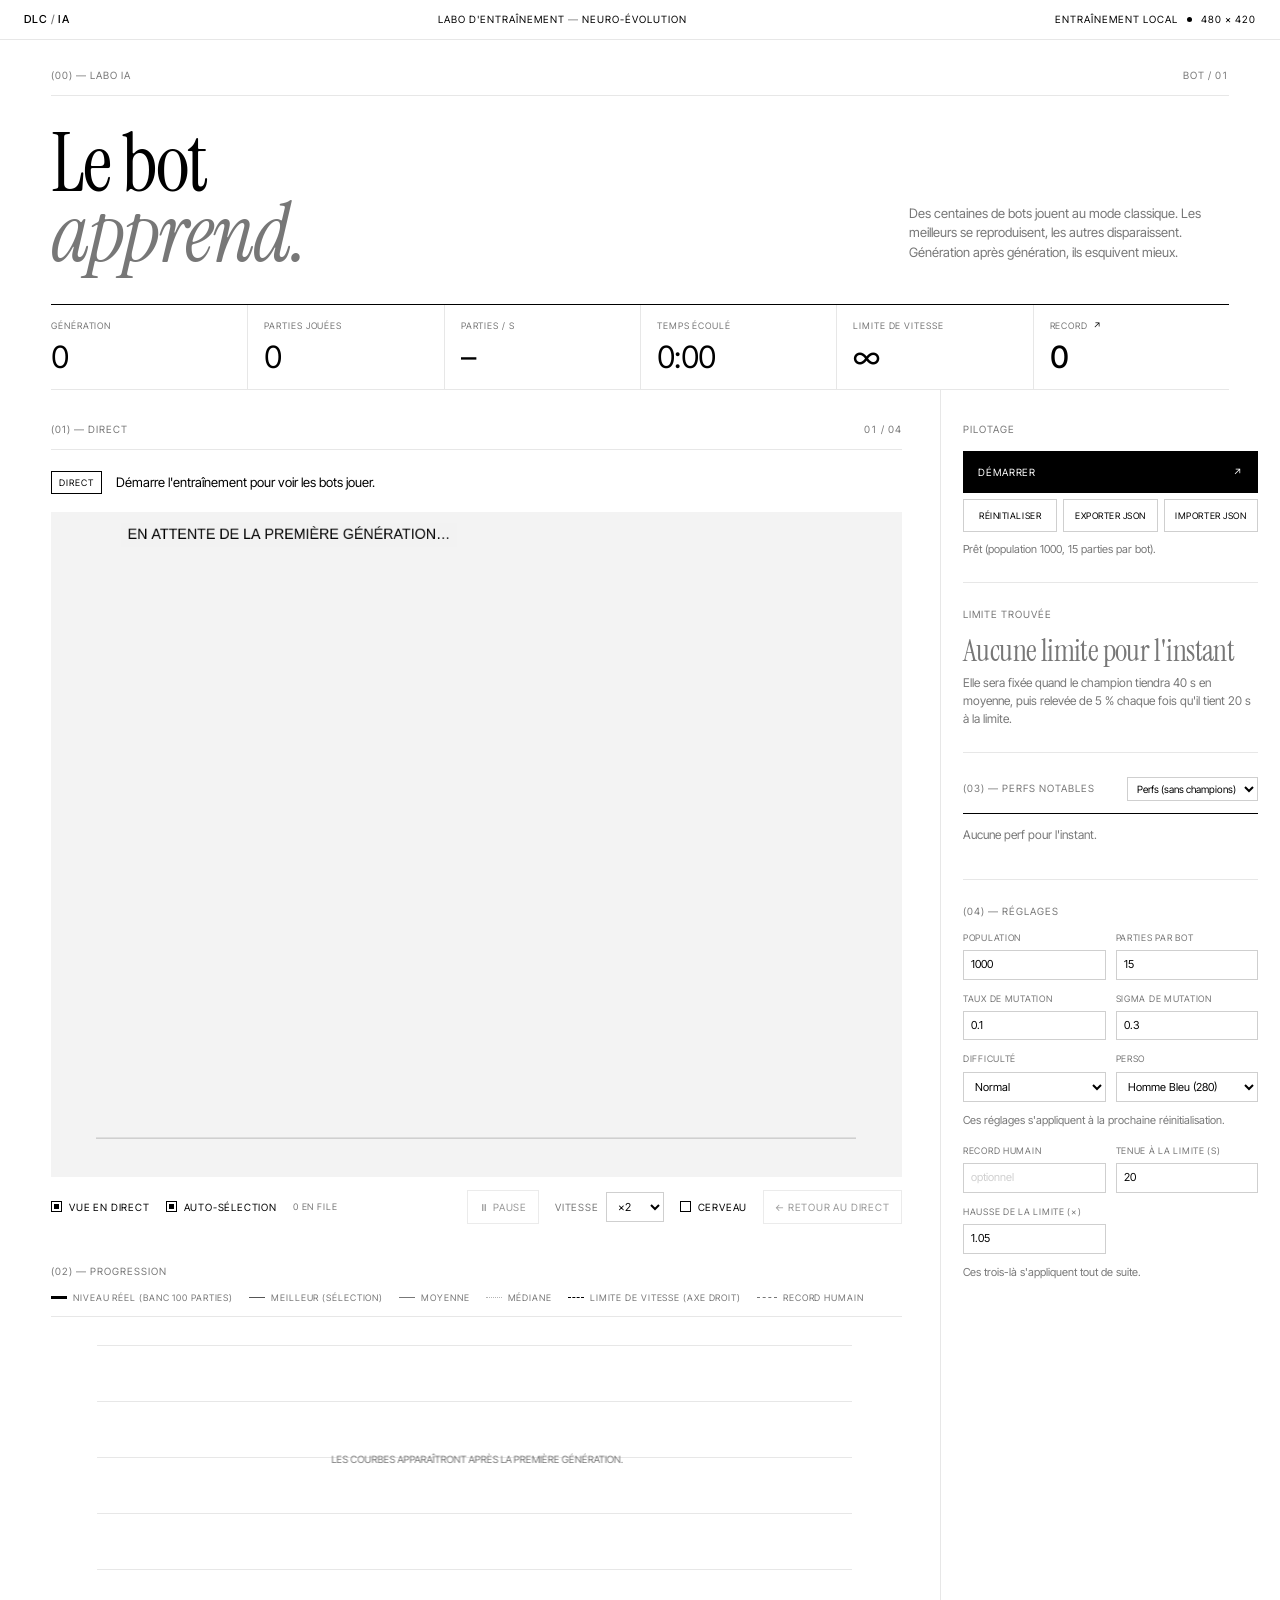
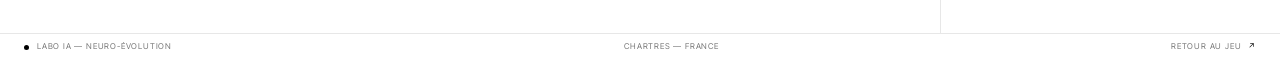
==== ia.html @ 0a4ad37b "feat(ia): nouveaux capteurs, banc d'essai, mutation auto-adaptative, familles, cerveau 24-24, popula" ====
<!DOCTYPE html>
<html lang="fr">
<head>
  <meta charset="UTF-8">
  <meta name="viewport" content="width=device-width, initial-scale=1.0">
  <meta name="theme-color" content="#ffffff">
  <title>Labo IA — Dodge la Cathédrale</title>
  <link rel="icon" href="data:,">
  <link rel="preconnect" href="https://fonts.googleapis.com">
  <link rel="preconnect" href="https://fonts.gstatic.com" crossorigin>
  <link href="https://fonts.googleapis.com/css2?family=Inter+Tight:wght@400;500&family=Instrument+Serif:ital@0;1&display=swap" rel="stylesheet">
  <link rel="stylesheet" href="assets/css/ia.css">
</head>
<body>
<div class="app-shell">

<header class="topbar">
  <a class="wordmark" href="index.html" title="Retour au jeu">DLC<span> / </span>IA</a>
  <div class="topbar-center">LABO D'ENTRAÎNEMENT <span>—</span> NEURO-ÉVOLUTION</div>
  <div class="topbar-meta">ENTRAÎNEMENT LOCAL <i></i> 480 × 420</div>
</header>

<div id="errorBanner" class="banner banner-error" hidden>
  <span id="errorText"></span>
  <button type="button" class="btn-ghost" id="errorClose" aria-label="Fermer">✕</button>
</div>
<div id="infoBanner" class="banner banner-info" hidden></div>

<section class="hero">
  <div class="view-heading">
    <div class="eyebrow">(00) — LABO IA</div>
    <div class="view-index">BOT / 01</div>
  </div>
  <div class="hero-intro">
    <h1>Le bot<br><em>apprend.</em></h1>
    <p class="intro-copy">Des centaines de bots jouent au mode classique. Les meilleurs se reproduisent, les autres disparaissent. Génération après génération, ils esquivent mieux.</p>
  </div>
  <div class="stats">
    <div class="stat"><span class="stat-label">Génération</span><span class="stat-value" id="stGen">0</span></div>
    <div class="stat"><span class="stat-label">Parties jouées</span><span class="stat-value" id="stGames">0</span></div>
    <div class="stat"><span class="stat-label">Parties / s</span><span class="stat-value" id="stRate">–</span></div>
    <div class="stat"><span class="stat-label">Temps écoulé</span><span class="stat-value" id="stTime">0:00</span></div>
    <div class="stat"><span class="stat-label">Limite de vitesse</span><span class="stat-value" id="stSpd">∞</span></div>
    <div class="stat stat-record"><span class="stat-label">Record <b>↗</b></span><span class="stat-value" id="stRecord">0</span></div>
  </div>
</section>

<main class="layout">
  <section class="col-main">
    <div class="block stage">
      <div class="section-head">
        <div class="eyebrow">(01) — DIRECT</div>
        <div class="section-index">01 / 04</div>
      </div>
      <div class="stage-banner" id="stageBanner">
        <span class="stage-mode" id="stageMode">Direct</span>
        <span class="stage-label" id="stageLabel">Démarre l'entraînement pour voir les bots jouer.</span>
        <span class="stage-score" id="stageScore"></span>
      </div>
      <div class="stage-canvas">
        <canvas id="liveCanvas" width="960" height="840"></canvas>
        <canvas id="replayCanvas" width="960" height="840" hidden></canvas>
        <div class="stage-off" id="stageOff" hidden>
          <span class="small-label">VUE EN DIRECT</span>
          <div class="stage-off-title">Coupée<em>.</em></div>
          <small>L'entraînement tourne à pleine vitesse.</small>
        </div>
      </div>
      <div class="stage-controls">
        <div class="ctrl-group">
          <label class="switch"><input type="checkbox" id="liveToggle" checked><span>Vue en direct</span></label>
          <label class="switch"><input type="checkbox" id="autoToggle" checked><span>Auto-sélection</span></label>
          <span class="queue-badge" id="queueBadge" title="Perfs en attente">0 en file</span>
        </div>
        <div class="ctrl-group" id="replayControls">
          <button type="button" class="btn" id="rpPlay" disabled>⏸ Pause</button>
          <label class="field-inline">Vitesse
            <select id="rpSpeed">
              <option value="0.5">×0,5</option><option value="1">×1</option><option value="2" selected>×2</option>
              <option value="4">×4</option><option value="8">×8</option>
            </select>
          </label>
          <label class="switch"><input type="checkbox" id="brainToggle"><span>Cerveau</span></label>
          <button type="button" class="btn" id="rpBack" disabled>← Retour au direct</button>
        </div>
      </div>
    </div>

    <div class="block">
      <div class="section-head">
        <div class="eyebrow">(02) — PROGRESSION</div>
        <div class="legend">
          <span><i class="l-bench"></i>Niveau réel (banc 100 parties)</span>
          <span><i class="l-best"></i>Meilleur (sélection)</span>
          <span><i class="l-mean"></i>Moyenne</span>
          <span><i class="l-median"></i>Médiane</span>
          <span><i class="l-spd"></i>Limite de vitesse (axe droit)</span>
          <span><i class="l-human"></i>Record humain</span>
        </div>
      </div>
      <canvas id="chart" class="chart"></canvas>
    </div>
  </section>

  <aside class="col-side">
    <div class="side-block">
      <div class="eyebrow">PILOTAGE</div>
      <div class="btn-row">
        <button type="button" class="btn btn-primary" id="btnMain">Démarrer</button>
      </div>
      <div class="btn-row">
        <button type="button" class="btn" id="btnReset">Réinitialiser</button>
        <button type="button" class="btn" id="btnExport">Exporter JSON</button>
        <button type="button" class="btn" id="btnImport">Importer JSON</button>
        <input type="file" id="importFile" accept="application/json,.json" hidden>
      </div>
      <div class="status" id="status">Prêt.</div>
    </div>

    <div class="side-block limit">
      <div class="eyebrow">LIMITE TROUVÉE</div>
      <div class="limit-value" id="limitValue">Aucune limite pour l'instant</div>
      <p class="muted" id="limitHint">Elle sera fixée quand le champion tiendra 40 s en moyenne, puis relevée de 5 % chaque fois qu'il tient 20 s à la limite.</p>
      <div class="code-row" id="limitCodeRow" hidden>
        <code id="limitCode"></code>
        <button type="button" class="btn btn-small" id="limitCopy">Copier</button>
      </div>
      <p class="muted small" id="limitCodeHint" hidden>À recopier dans <code>assets/js/sim.js</code> quand tu juges l'entraînement terminé.</p>
    </div>

    <div class="side-block notables">
      <div class="section-head">
        <div class="eyebrow">(03) — PERFS NOTABLES</div>
        <select id="notableFilter">
          <option value="interesting" selected>Perfs (sans champions)</option>
          <option value="all">Tout</option>
          <option value="record">Records</option>
          <option value="bigJump">Gros bonds</option>
          <option value="milestone">Paliers</option>
          <option value="spdMaxUp">Limite de vitesse</option>
          <option value="sideDodges">Esquives latérales</option>
          <option value="humanBeaten">Record humain</option>
          <option value="benchRecord">Niveau réel</option>
          <option value="champion">Champions</option>
        </select>
      </div>
      <ul class="notable-list" id="notableList"></ul>
    </div>

    <div class="side-block settings">
      <div class="section-head">
        <div class="eyebrow">(04) — RÉGLAGES</div>
      </div>
      <div class="grid2">
        <label>Population<input type="number" id="setPop" min="10" max="5000" step="10" value="1000"></label>
        <label>Parties par bot<input type="number" id="setGames" min="1" max="20" step="1" value="15"></label>
        <label>Taux de mutation<input type="number" id="setMutRate" min="0" max="1" step="0.01" value="0.1"></label>
        <label>Sigma de mutation<input type="number" id="setMutSigma" min="0" max="5" step="0.05" value="0.3"></label>
        <label>Difficulté
          <select id="setDiff">
            <option value="easy">Facile</option><option value="normal" selected>Normal</option><option value="hard">Difficile</option>
          </select>
        </label>
        <label>Perso
          <select id="setChar"></select>
        </label>
      </div>
      <p class="muted small">Ces réglages s'appliquent à la prochaine réinitialisation.</p>
      <div class="grid2">
        <label>Record humain<input type="number" id="setHuman" min="0" step="1" placeholder="optionnel"></label>
        <label>Tenue à la limite (s)<input type="number" id="setHold" min="1" max="600" step="1" value="20"></label>
        <label>Hausse de la limite (×)<input type="number" id="setRaise" min="1" max="2" step="0.01" value="1.05"></label>
      </div>
      <p class="muted small">Ces trois-là s'appliquent tout de suite.</p>
    </div>
  </aside>
</main>

<footer class="statusbar">
  <span><i></i> LABO IA — NEURO-ÉVOLUTION</span>
  <span>CHARTRES — FRANCE</span>
  <a href="index.html">RETOUR AU JEU <b>↗</b></a>
</footer>

</div>
<script src="assets/js/sim.js"></script>
<script src="assets/js/render.js"></script>
<script src="assets/js/ia/sensors.js"></script>
<script src="assets/js/ia/brain.js"></script>
<script src="assets/js/ia/evaluate.js"></script>
<script src="assets/js/ia/evolution.js"></script>
<script src="assets/js/ia/notables.js"></script>
<script src="assets/js/ia/trainer.js"></script>
<script src="assets/js/ia/storage.js"></script>
<script src="assets/js/ia/charts.js"></script>
<script src="assets/js/ia/replay.js"></script>
<script src="assets/js/ia/dashboard.js"></script>
</body>
</html>
---- assets/css/ia.css ----
/* Labo IA — tableau de bord d'entraînement, dans la DA de la refonte Mote
   (fond blanc, encre noire, Inter Tight + Instrument Serif, libellés éditoriaux) */
:root {
  --fond: #fff; --vue: #f3f3f3; --encre: #000; --muet: #777; --pale: #cfcfcf; --filet: #e7e7e7;
  --voile: rgba(255, 255, 255, .96);
  --serif: "Instrument Serif", Georgia, serif; --sans: "Inter Tight", Arial, sans-serif;
}
*, *::before, *::after { box-sizing: border-box; }
html, body { margin: 0; min-height: 100%; background: var(--fond); color: var(--encre); font: 11px/1.45 var(--sans); }
button, a, select, input { font: inherit; color: inherit; }
button { cursor: pointer; }
button:focus-visible, a:focus-visible { outline: 1px solid #000; outline-offset: 3px; }
code { font-family: ui-monospace, "Cascadia Code", Consolas, monospace; font-size: 11px; }
.muted { color: var(--muet); margin: 8px 0 0; font-size: 12px; line-height: 1.5; }
.small { font-size: 11px; }
[hidden] { display: none !important; }
.eyebrow, .small-label { font-size: 10px; letter-spacing: .1em; text-transform: uppercase; color: var(--muet); }
.app-shell { min-height: 100vh; display: flex; flex-direction: column; }

/* ===== Barre du haut / bas ===== */
.topbar {
  height: 40px; border-bottom: 1px solid var(--filet); display: flex; align-items: center; justify-content: space-between;
  padding: 0 24px; flex: none;
}
.wordmark { text-decoration: none; font-weight: 500; letter-spacing: .08em; }
.wordmark span, .topbar-center span { color: var(--muet); }
.topbar-center, .topbar-meta { font-size: 10px; letter-spacing: .1em; }
.topbar-meta { display: flex; align-items: center; gap: 9px; }
.topbar-meta i, .statusbar i { display: inline-block; width: 5px; height: 5px; background: #000; border-radius: 50%; }
.statusbar {
  height: 28px; border-top: 1px solid var(--filet); display: flex; align-items: center; justify-content: space-between;
  padding: 0 24px; font-size: 8px; letter-spacing: .1em; color: var(--muet); flex: none; margin-top: auto;
}
.statusbar span:first-child { display: flex; align-items: center; gap: 8px; }
.statusbar a { text-decoration: none; }
.statusbar b { font-weight: 400; margin-left: 4px; color: #000; }

/* ===== Bandeaux ===== */
.banner { margin: 16px 24px 0; padding: 10px 14px; display: flex; align-items: center; gap: 12px; font-size: 12px; }
.banner-error { background: var(--fond); border: 1px solid #000; color: #000; }
.banner-error::before { content: "ERREUR"; font-size: 9px; letter-spacing: .1em; background: #000; color: #fff; padding: 3px 6px; }
.banner-info { border: 1px solid var(--pale); color: var(--muet); }
.banner span { flex: 1; }
.btn-ghost { background: none; border: 0; padding: 2px 4px; font-size: 12px; }

/* ===== En-tête : titre + chiffres clés ===== */
.hero { padding: 28px clamp(20px, 4vw, 64px) 0; }
.view-heading { display: flex; justify-content: space-between; border-bottom: 1px solid var(--filet); padding-bottom: 12px; margin-bottom: 32px; }
.view-index, .section-index { font-size: 10px; letter-spacing: .1em; font-variant-numeric: tabular-nums; color: var(--muet); }
.hero-intro { display: flex; align-items: end; justify-content: space-between; gap: 30px; flex-wrap: wrap; }
h1 { font-family: var(--serif); font-weight: 400; letter-spacing: -.025em; font-size: clamp(52px, 6.4vw, 96px); line-height: .86; margin: 0; }
h1 em { font-weight: 400; color: var(--muet); }
.intro-copy { font-size: 13px; line-height: 1.5; color: var(--muet); max-width: 40ch; margin: 0 0 6px; }
.stats {
  display: grid; grid-template-columns: repeat(6, minmax(0, 1fr)); margin-top: 36px;
  border-top: 1px solid #000; border-bottom: 1px solid var(--filet);
}
.stat { display: flex; flex-direction: column; gap: 10px; padding: 14px 16px 16px 0; min-width: 0; }
.stat + .stat { padding-left: 16px; border-left: 1px solid var(--filet); }
.stat-label { font-size: 9px; letter-spacing: .1em; text-transform: uppercase; color: var(--muet); white-space: nowrap; }
.stat-label b { font-weight: 400; color: #000; margin-left: 2px; }
.stat-value {
  font-size: clamp(22px, 2.4vw, 34px); font-weight: 400; letter-spacing: -.02em; line-height: 1;
  font-variant-numeric: tabular-nums; white-space: nowrap; overflow: hidden; text-overflow: ellipsis;
}
.stat-record .stat-value { font-weight: 500; }

/* ===== Mise en page ===== */
.layout {
  display: grid; grid-template-columns: minmax(0, 1fr) 340px; gap: 0;
  padding: 0 0 0 clamp(20px, 4vw, 64px); width: 100%; flex: 1;
}
.col-main { display: flex; flex-direction: column; gap: 40px; min-width: 0; padding: 32px clamp(20px, 3vw, 40px) 40px 0; }
.col-side { border-left: 1px solid var(--filet); padding: 32px 22px 28px; min-width: 0; display: flex; flex-direction: column; }
.side-block { padding-bottom: 24px; margin-bottom: 24px; border-bottom: 1px solid var(--filet); }
.side-block:last-child { border-bottom: 0; margin-bottom: 0; }
.side-block > .eyebrow { margin-bottom: 14px; }
.section-head {
  display: flex; align-items: center; justify-content: space-between; gap: 12px; flex-wrap: wrap;
  border-bottom: 1px solid var(--filet); padding-bottom: 12px; margin-bottom: 16px;
}
.side-block .section-head { border-bottom: 0; padding-bottom: 0; margin-bottom: 12px; }
@media (max-width: 1100px) {
  .layout { grid-template-columns: 1fr; padding-right: clamp(20px, 4vw, 64px); }
  .col-main { padding-right: 0; }
  .col-side { border-left: 0; border-top: 1px solid #000; padding: 28px 0; }
  .stats { grid-template-columns: repeat(3, minmax(0, 1fr)); }
  .stat:nth-child(4) { border-left: 0; padding-left: 0; }
  .stat:nth-child(n+4) { border-top: 1px solid var(--filet); }
  .topbar-center { display: none; }
}

/* ===== Scène (vue en direct / replay) ===== */
.stage-banner { display: flex; align-items: center; gap: 14px; min-height: 34px; margin-bottom: 12px; }
.stage-mode {
  font-size: 9px; letter-spacing: .1em; text-transform: uppercase; white-space: nowrap;
  padding: 4px 7px; border: 1px solid #000;
}
.is-replay .stage-mode { background: #000; color: #fff; }
.stage-label { flex: 1; font-size: 13px; line-height: 1.35; }
.stage-score { font-size: 10px; letter-spacing: .08em; text-transform: uppercase; color: var(--muet); font-variant-numeric: tabular-nums; white-space: nowrap; }
.stage-score .ok, .stage-score .ko { display: inline-block; color: #000; font-weight: 500; font-size: 12px; }
.stage-score .ko { background: #000; color: #fff; padding: 0 4px; }
.stage-canvas { position: relative; background: var(--vue); display: flex; justify-content: center; }
.stage-canvas canvas {
  display: block; width: 100%; max-width: 760px; aspect-ratio: 480 / 420; height: auto;
}
.stage-off {
  position: absolute; inset: 0; display: flex; flex-direction: column; align-items: center; justify-content: center; gap: 10px;
  background: var(--voile); text-align: center;
}
.stage-off-title { font-family: var(--serif); font-size: 52px; line-height: 1; letter-spacing: -.025em; }
.stage-off-title em { color: var(--muet); }
.stage-off small { color: var(--muet); font-size: 13px; }
.stage-controls { display: flex; justify-content: space-between; gap: 12px; flex-wrap: wrap; padding-top: 13px; }
.ctrl-group { display: flex; align-items: center; gap: 16px; flex-wrap: wrap; }
.queue-badge { font-size: 9px; letter-spacing: .1em; text-transform: uppercase; color: var(--muet); font-variant-numeric: tabular-nums; }

/* ===== Contrôles ===== */
.btn {
  border: 1px solid var(--pale); background: none; padding: 9px 11px; border-radius: 0;
  font-size: 10px; letter-spacing: .08em; text-transform: uppercase; white-space: nowrap;
}
.btn:hover:not(:disabled) { border-color: #000; }
.btn:disabled { opacity: .4; cursor: default; }
.btn-primary {
  width: 100%; border-color: #000; background: #000; color: #fff; padding: 13px 14px;
  display: flex; justify-content: space-between; align-items: center; text-align: left; letter-spacing: .09em;
}
.btn-primary::after { content: "↗"; }
.btn-primary:hover:not(:disabled) { background: #333; border-color: #333; }
.btn-small { padding: 5px 8px; font-size: 9px; }
.btn-row { display: grid; grid-auto-flow: column; grid-auto-columns: minmax(0, 1fr); gap: 6px; margin-bottom: 6px; }
.btn-row .btn:not(.btn-primary) { padding: 9px 4px; font-size: 9px; letter-spacing: .06em; text-align: center; }
.status { color: var(--muet); font-size: 11px; min-height: 1.45em; margin-top: 10px; }

.switch { display: inline-flex; align-items: center; gap: 7px; cursor: pointer; user-select: none; font-size: 10px; letter-spacing: .08em; text-transform: uppercase; }
.switch input {
  appearance: none; -webkit-appearance: none; width: 11px; height: 11px; margin: 0; border: 1px solid #000;
  background: var(--fond); cursor: pointer; display: grid; place-items: center;
}
.switch input:checked { background: #000; box-shadow: inset 0 0 0 2px #fff; }
.switch input:focus-visible { outline: 1px solid #000; outline-offset: 2px; }
.field-inline { display: inline-flex; align-items: center; gap: 7px; font-size: 10px; letter-spacing: .08em; text-transform: uppercase; color: var(--muet); }
select, input[type="number"] {
  color: #000; background: var(--fond); border: 1px solid var(--pale); border-radius: 0; padding: 6px 7px; font-size: 11px;
}
select:focus, input:focus { outline: 1px solid #000; outline-offset: 0; border-color: #000; }
input::placeholder { color: var(--pale); }

/* ===== Courbes ===== */
.chart { display: block; width: 100%; height: 260px; }
.legend { display: flex; gap: 16px; flex-wrap: wrap; font-size: 9px; letter-spacing: .1em; text-transform: uppercase; color: var(--muet); }
.legend span { display: inline-flex; align-items: center; gap: 6px; }
.legend i { display: inline-block; width: 16px; height: 0; border-top: 1px solid #000; }
.legend i.l-bench { border-top-width: 3px; }
.legend i.l-best { border-top: 1.2px solid #555; }
.legend i.l-mean { border-top: 1.5px solid #777; }
.legend i.l-median { border-top: 1.5px dotted #b3b3b3; }
.legend i.l-spd { border-top: 1px dashed #000; }
.legend i.l-human { border-top: 1px dashed #777; width: 20px; }

/* ===== Limite trouvée ===== */
.limit-value { font-family: var(--serif); font-size: 30px; line-height: 1; letter-spacing: -.02em; color: var(--muet); }
.limit-value.found { color: #000; font-family: var(--sans); font-size: 30px; font-variant-numeric: tabular-nums; }
.code-row { display: flex; align-items: stretch; gap: 6px; margin-top: 14px; }
.code-row code { flex: 1; padding: 7px 9px; background: var(--vue); border: 1px solid var(--filet); }

/* ===== Perfs notables ===== */
.notables select { font-size: 10px; padding: 4px 5px; }
.notable-list { list-style: none; margin: 0; padding: 0; max-height: 380px; overflow-y: auto; border-top: 1px solid #000; }
.notable-list li {
  display: grid; grid-template-columns: 1fr auto; gap: 4px 10px; align-items: center;
  padding: 10px 0; border-bottom: 1px solid var(--filet);
}
.notable-list li.playing { background: var(--vue); box-shadow: -8px 0 0 var(--vue), 8px 0 0 var(--vue); }
.notable-list .n-label { font-size: 12px; line-height: 1.35; }
.notable-list .n-meta { font-size: 9px; letter-spacing: .06em; text-transform: uppercase; color: var(--muet); grid-column: 1; font-variant-numeric: tabular-nums; }
.notable-list .n-actions { grid-row: 1 / span 2; grid-column: 2; display: flex; gap: 4px; }
.notable-list .empty { color: var(--muet); display: block; border: none; padding: 12px 0; font-size: 12px; }
.n-type {
  display: table; font-size: 8px; letter-spacing: .1em; text-transform: uppercase;
  padding: 2px 5px; margin: 0 0 5px; border: 1px solid var(--pale); color: var(--muet);
}
/* Types différenciés par le libellé et un symbole, pas par la couleur */
.n-type::before { margin-right: 4px; }
.t-record .n-type::before { content: "★"; }
.t-humanBeaten .n-type::before { content: "✦"; }
.t-bigJump .n-type::before { content: "↗"; }
.t-milestone .n-type::before { content: "—"; }
.t-spdMaxUp .n-type::before { content: "↑"; }
.t-sideDodges .n-type::before { content: "↔"; }
.t-champion .n-type::before { content: "●"; }
.t-benchRecord .n-type::before { content: "★"; }
.t-benchRecord .n-type, .t-record .n-type, .t-humanBeaten .n-type { background: #000; border-color: #000; color: #fff; }
.t-spdMaxUp .n-type { border-color: #000; color: #000; }
.icon-btn {
  font-size: 11px; line-height: 1; background: none; border: 1px solid var(--pale);
  width: 26px; height: 26px; padding: 0; display: grid; place-items: center;
}
.icon-btn:hover { border-color: #000; background: #000; color: #fff; }

/* ===== Réglages ===== */
.grid2 { display: grid; grid-template-columns: 1fr 1fr; gap: 12px 10px; }
.grid2 label { display: flex; flex-direction: column; gap: 6px; font-size: 9px; letter-spacing: .08em; text-transform: uppercase; color: var(--muet); }
.grid2 input, .grid2 select { width: 100%; }
.settings .muted { margin: 10px 0 16px; font-size: 11px; }
.settings .muted:last-child { margin-bottom: 0; }

@media (max-width: 560px) {
  .topbar, .statusbar { padding: 0 14px; }
  .topbar-meta { font-size: 8px; }
  .stats { grid-template-columns: repeat(2, minmax(0, 1fr)); }
  .stat:nth-child(odd) { border-left: 0; padding-left: 0; }
  .stat:nth-child(4) { padding-left: 16px; border-left: 1px solid var(--filet); }
  .stat:nth-child(n+3) { border-top: 1px solid var(--filet); }
  .stage-banner { flex-wrap: wrap; }
  .statusbar span:nth-child(2) { display: none; }
}
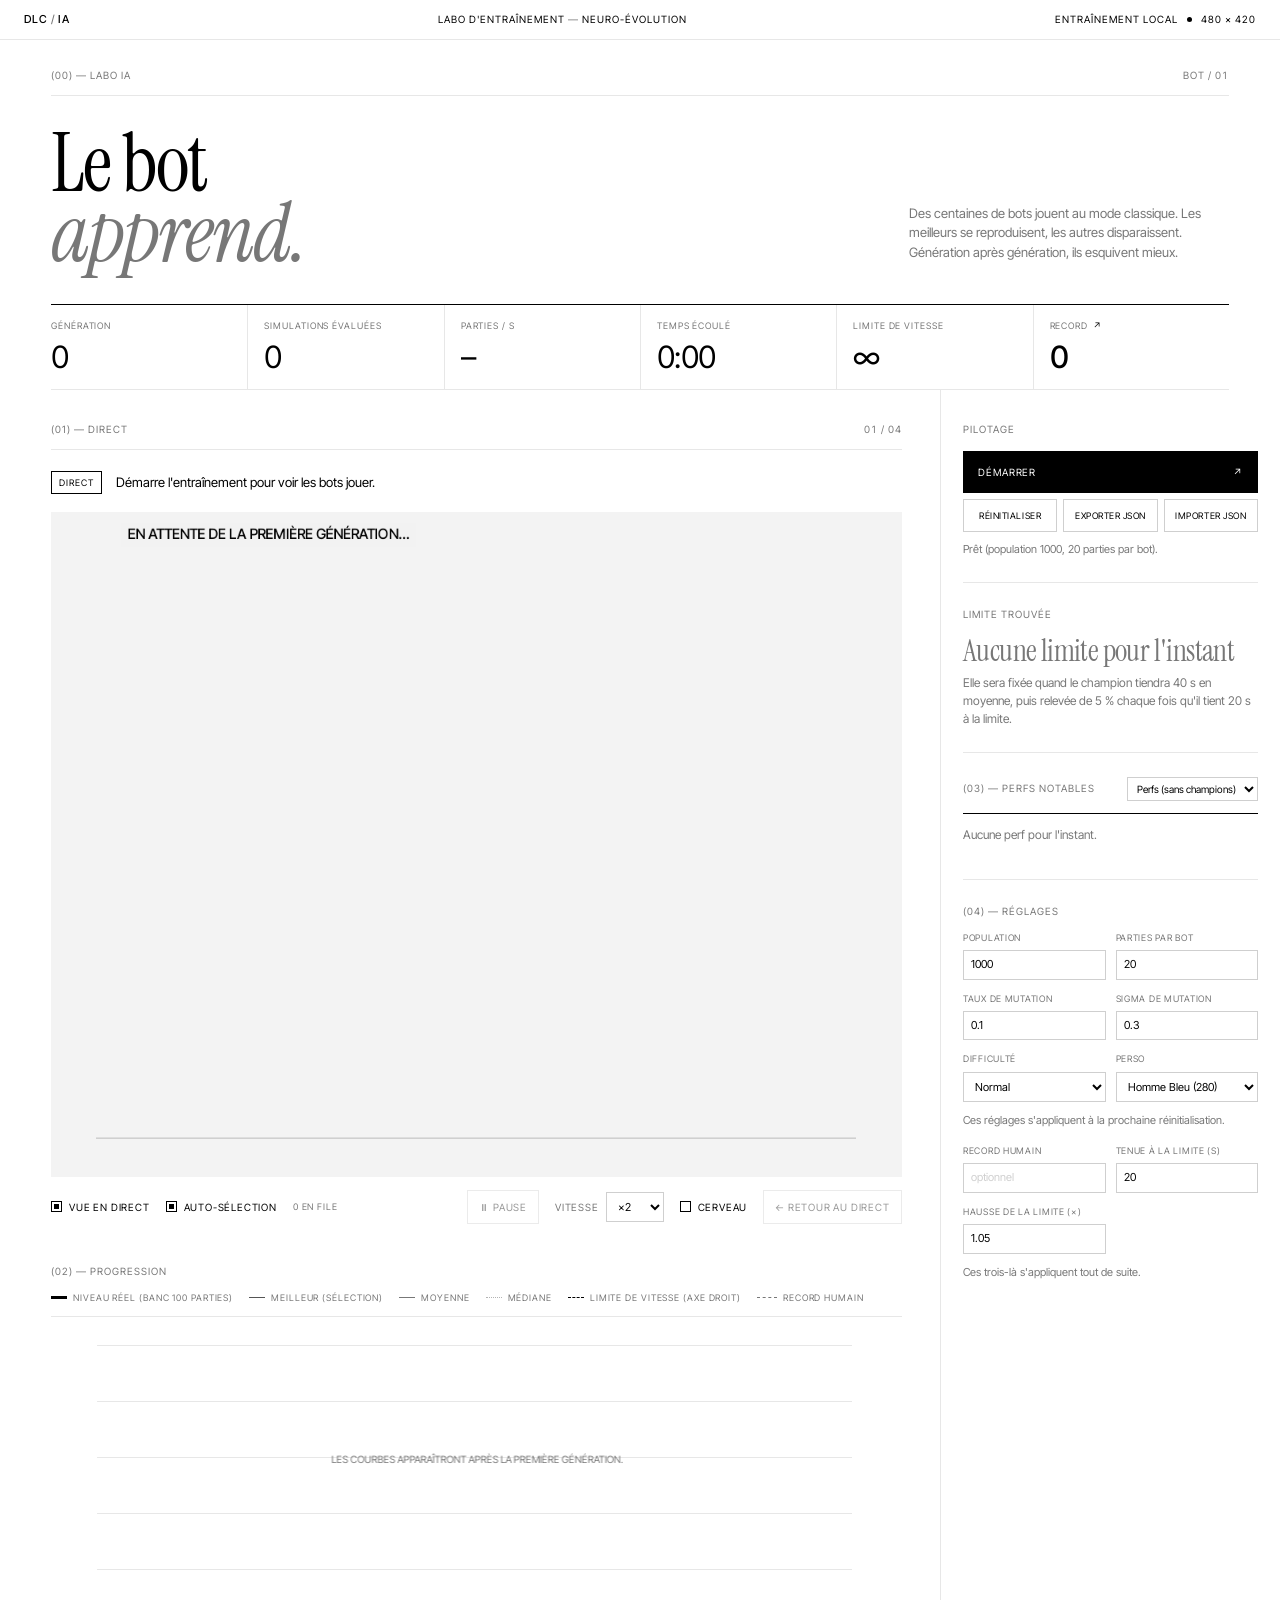
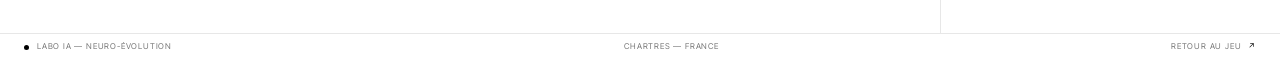
==== commit 074fd65f: "Update IA lab evaluation controls and metrics" ====
--- a/ia.html
+++ b/ia.html
@@ -37,7 +37,7 @@
   </div>
   <div class="stats">
     <div class="stat"><span class="stat-label">Génération</span><span class="stat-value" id="stGen">0</span></div>
-    <div class="stat"><span class="stat-label">Parties jouées</span><span class="stat-value" id="stGames">0</span></div>
+    <div class="stat"><span class="stat-label">Simulations évaluées</span><span class="stat-value" id="stGames">0</span></div>
     <div class="stat"><span class="stat-label">Parties / s</span><span class="stat-value" id="stRate">–</span></div>
     <div class="stat"><span class="stat-label">Temps écoulé</span><span class="stat-value" id="stTime">0:00</span></div>
     <div class="stat"><span class="stat-label">Limite de vitesse</span><span class="stat-value" id="stSpd">∞</span></div>
@@ -153,7 +153,7 @@
       </div>
       <div class="grid2">
         <label>Population<input type="number" id="setPop" min="10" max="5000" step="10" value="1000"></label>
-        <label>Parties par bot<input type="number" id="setGames" min="1" max="20" step="1" value="15"></label>
+        <label>Parties par bot<input type="number" id="setGames" min="10" max="40" step="1" value="20"></label>
         <label>Taux de mutation<input type="number" id="setMutRate" min="0" max="1" step="0.01" value="0.1"></label>
         <label>Sigma de mutation<input type="number" id="setMutSigma" min="0" max="5" step="0.05" value="0.3"></label>
         <label>Difficulté
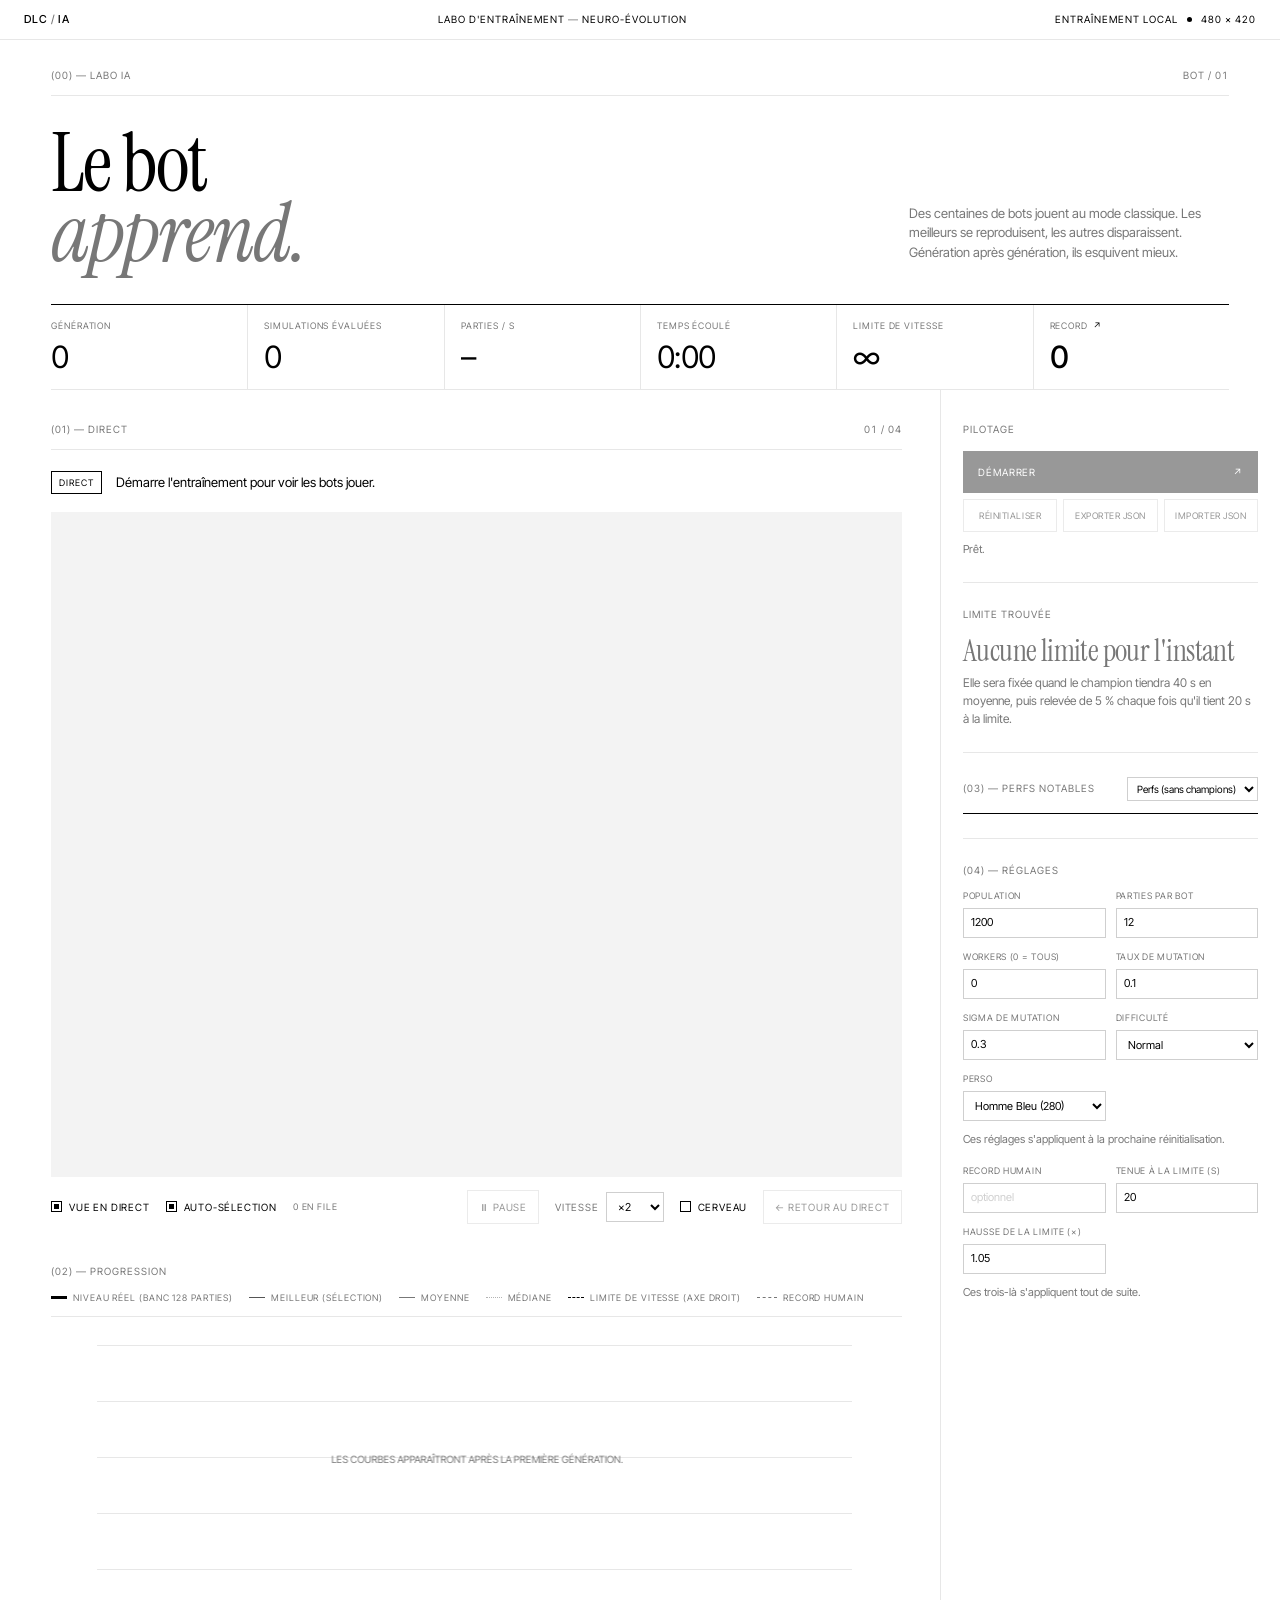
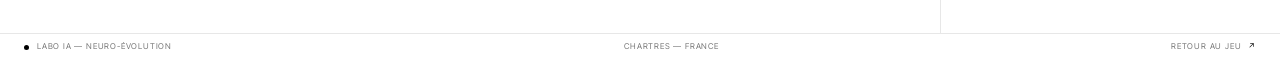
==== commit 79d6713d: "Build V3 experimental neuroevolution" ====
--- a/ia.html
+++ b/ia.html
@@ -90,7 +90,7 @@
       <div class="section-head">
         <div class="eyebrow">(02) — PROGRESSION</div>
         <div class="legend">
-          <span><i class="l-bench"></i>Niveau réel (banc 100 parties)</span>
+          <span><i class="l-bench"></i>Niveau réel (banc 128 parties)</span>
           <span><i class="l-best"></i>Meilleur (sélection)</span>
           <span><i class="l-mean"></i>Moyenne</span>
           <span><i class="l-median"></i>Médiane</span>
@@ -152,8 +152,9 @@
         <div class="eyebrow">(04) — RÉGLAGES</div>
       </div>
       <div class="grid2">
-        <label>Population<input type="number" id="setPop" min="10" max="5000" step="10" value="1000"></label>
-        <label>Parties par bot<input type="number" id="setGames" min="10" max="40" step="1" value="20"></label>
+        <label>Population<input type="number" id="setPop" min="10" max="5000" step="10" value="1200"></label>
+        <label>Parties par bot<input type="number" id="setGames" min="6" max="30" step="1" value="12"></label>
+        <label>Workers (0 = tous)<input type="number" id="setWorkers" min="0" max="32" step="1" value="0"></label>
         <label>Taux de mutation<input type="number" id="setMutRate" min="0" max="1" step="0.01" value="0.1"></label>
         <label>Sigma de mutation<input type="number" id="setMutSigma" min="0" max="5" step="0.05" value="0.3"></label>
         <label>Difficulté
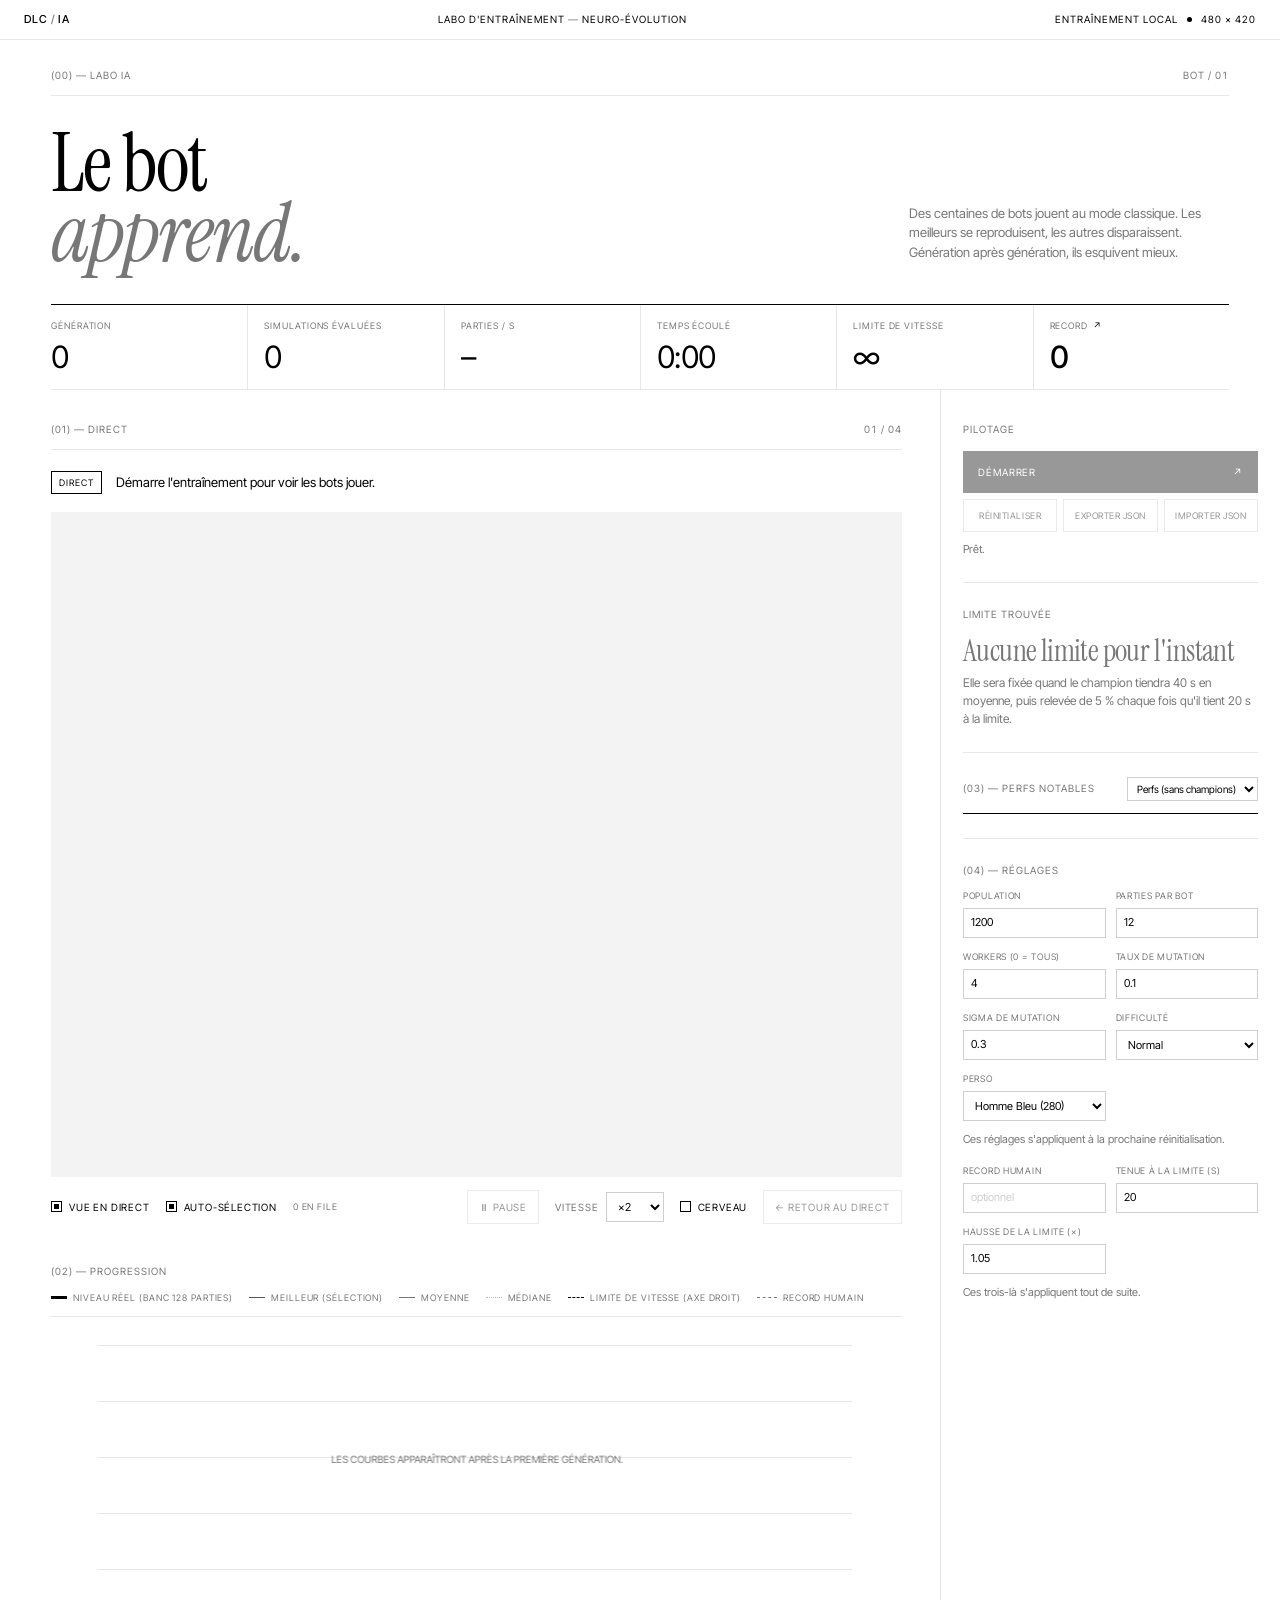
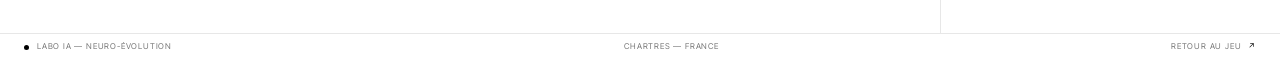
==== commit 1b040c15: "Use a moderate default worker count for parallel V2/V3 runs" ====
--- a/ia.html
+++ b/ia.html
@@ -154,7 +154,7 @@
       <div class="grid2">
         <label>Population<input type="number" id="setPop" min="10" max="5000" step="10" value="1200"></label>
         <label>Parties par bot<input type="number" id="setGames" min="6" max="30" step="1" value="12"></label>
-        <label>Workers (0 = tous)<input type="number" id="setWorkers" min="0" max="32" step="1" value="0"></label>
+        <label>Workers (0 = tous)<input type="number" id="setWorkers" min="0" max="32" step="1" value="4"></label>
         <label>Taux de mutation<input type="number" id="setMutRate" min="0" max="1" step="0.01" value="0.1"></label>
         <label>Sigma de mutation<input type="number" id="setMutSigma" min="0" max="5" step="0.05" value="0.3"></label>
         <label>Difficulté
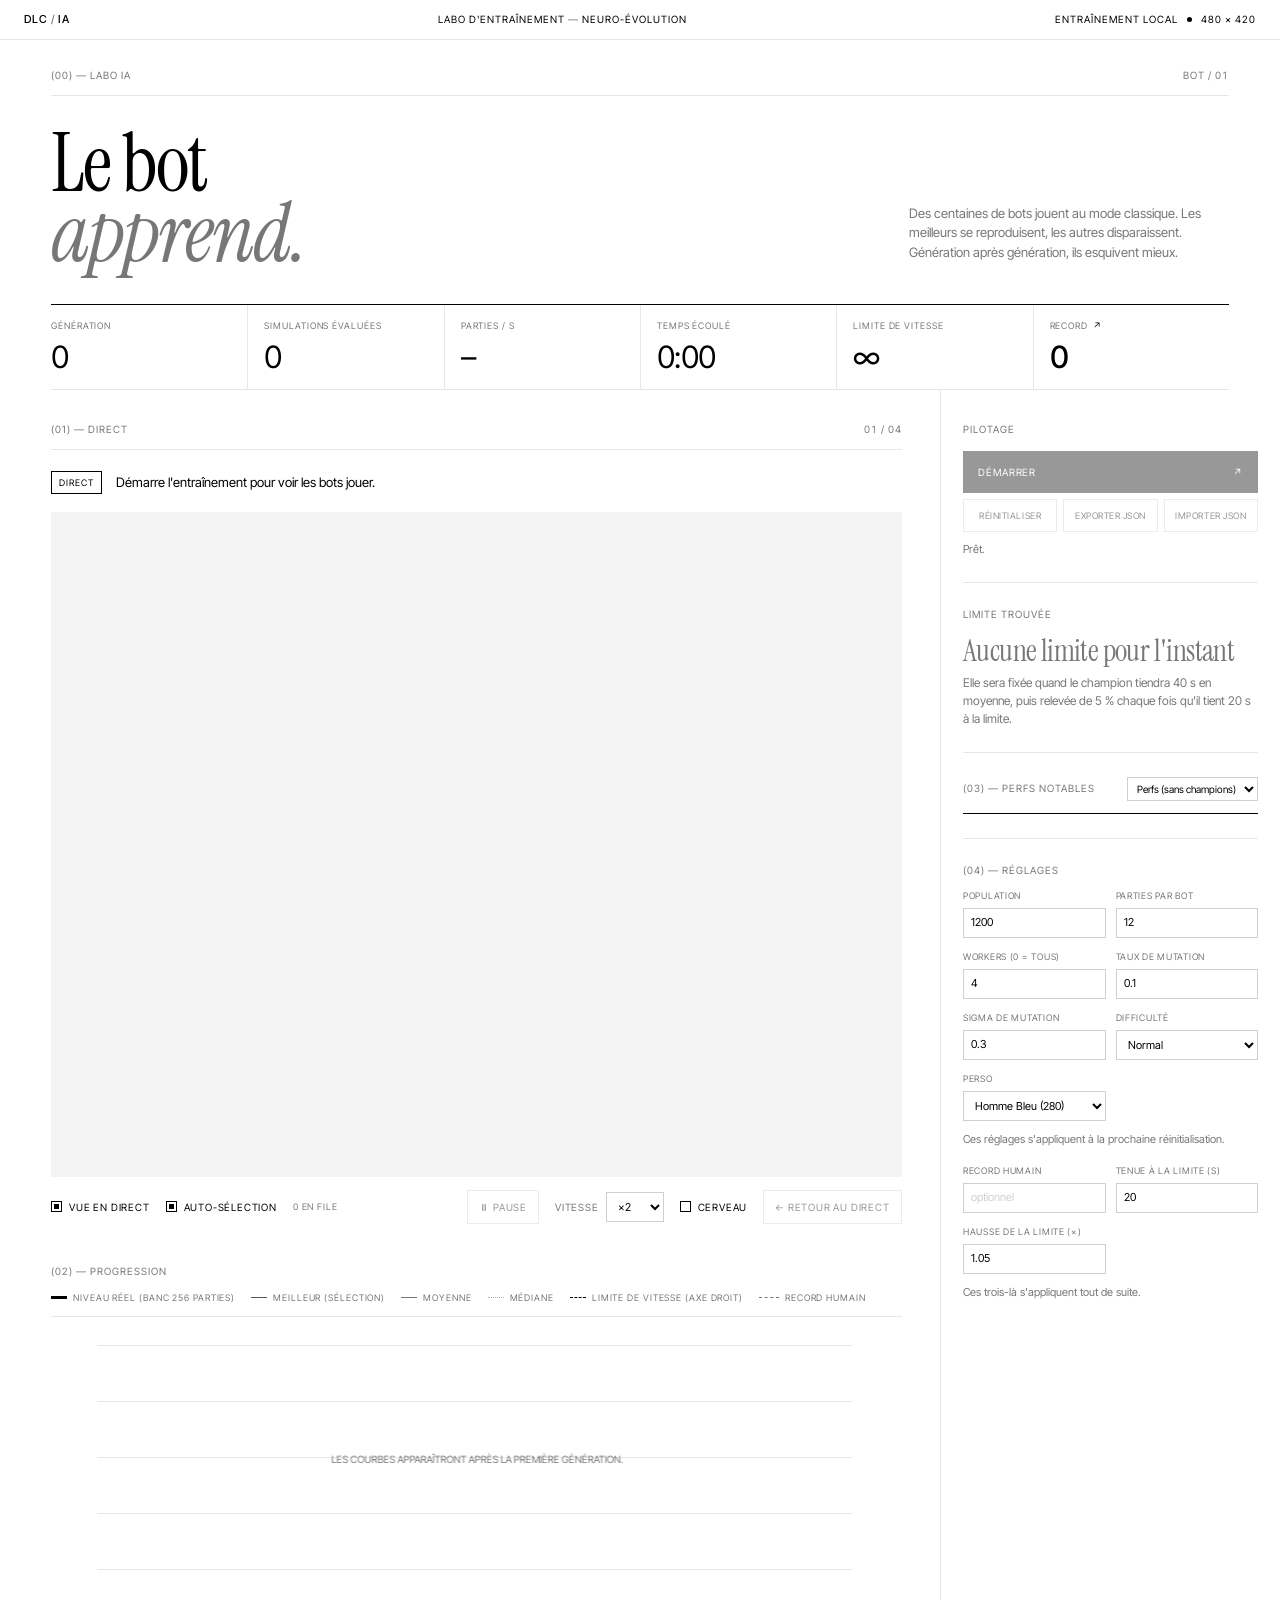
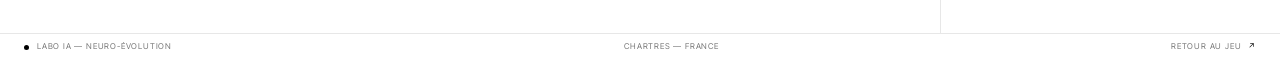
==== commit 5f478651: "Expand threat sensors and restore robust validation set" ====
--- a/ia.html
+++ b/ia.html
@@ -90,7 +90,7 @@
       <div class="section-head">
         <div class="eyebrow">(02) — PROGRESSION</div>
         <div class="legend">
-          <span><i class="l-bench"></i>Niveau réel (banc 128 parties)</span>
+          <span><i class="l-bench"></i>Niveau réel (banc 256 parties)</span>
           <span><i class="l-best"></i>Meilleur (sélection)</span>
           <span><i class="l-mean"></i>Moyenne</span>
           <span><i class="l-median"></i>Médiane</span>
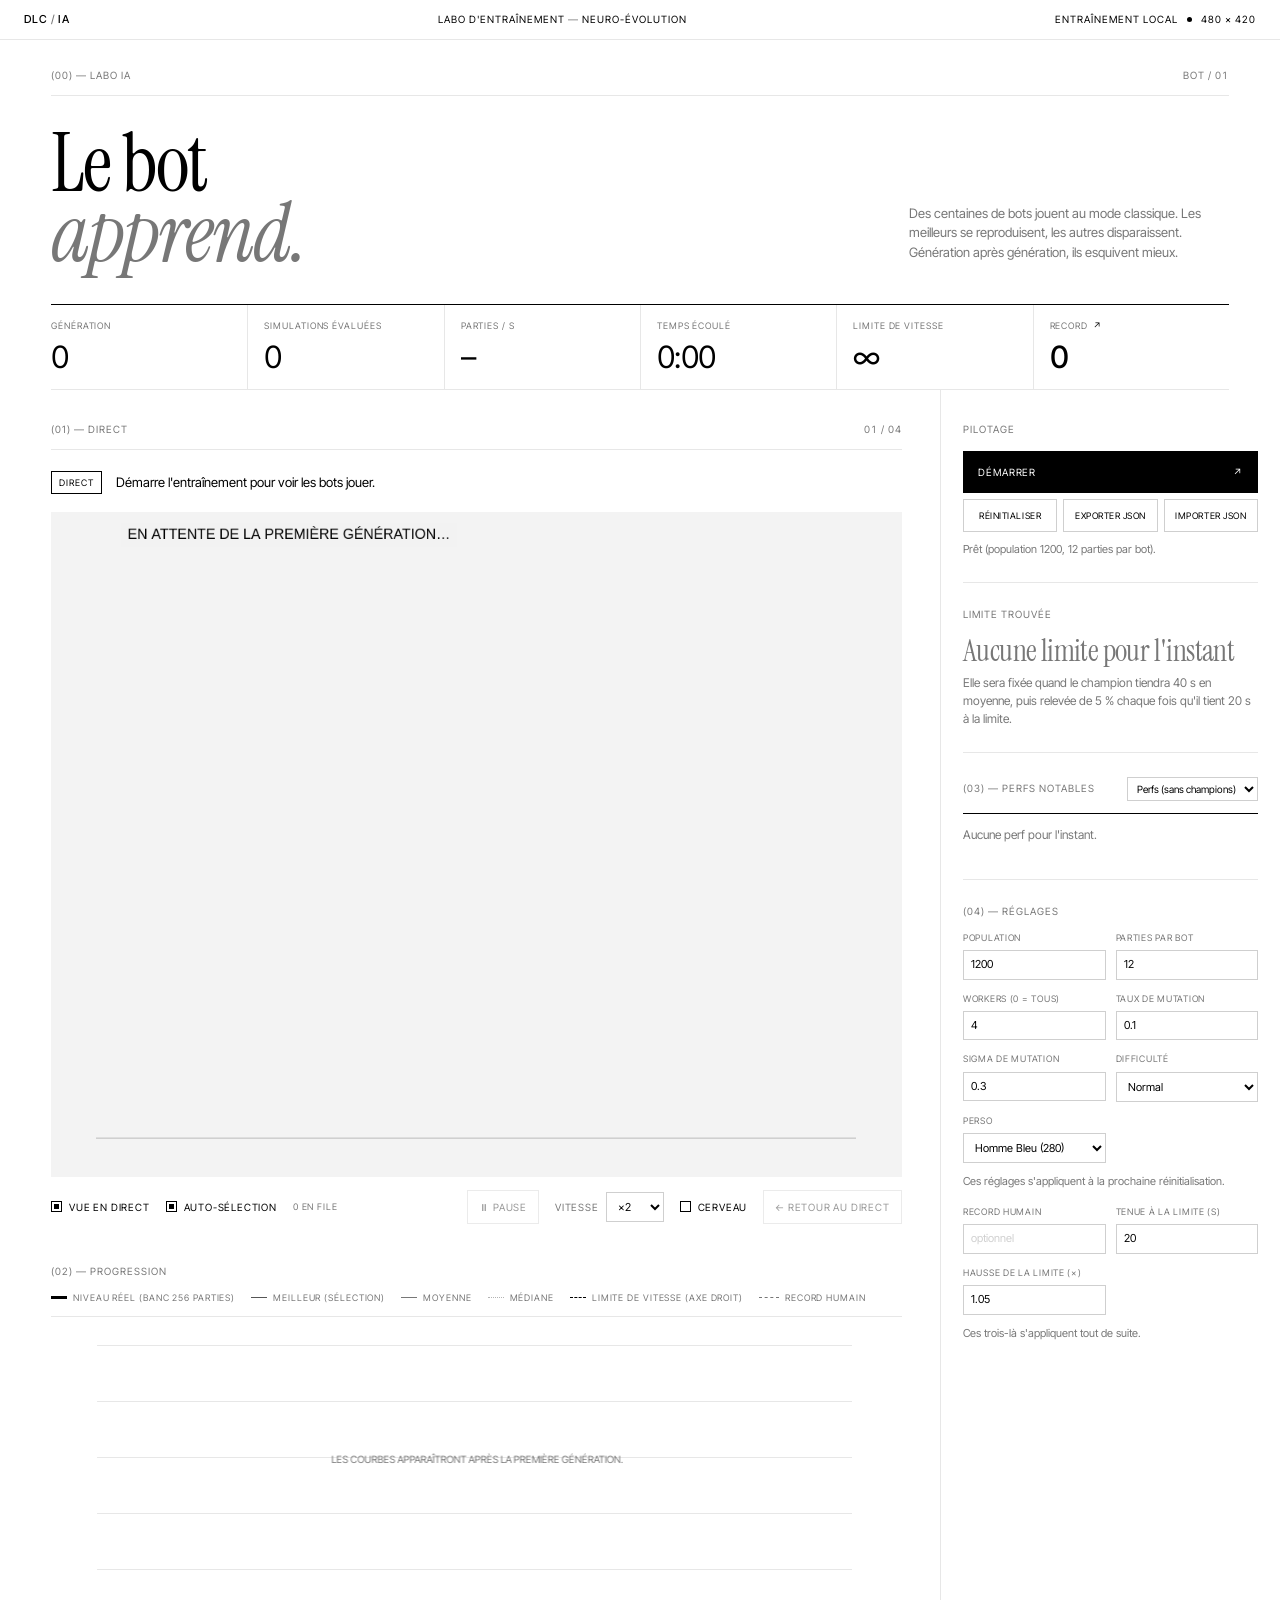
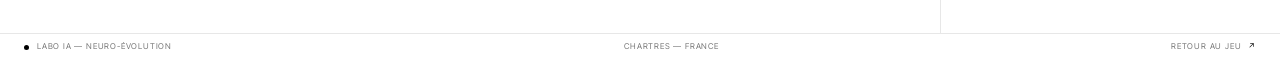
==== commit 4d5d7d36: "Bust cached V3 lab assets" ====
--- a/ia.html
+++ b/ia.html
@@ -9,7 +9,7 @@
   <link rel="preconnect" href="https://fonts.googleapis.com">
   <link rel="preconnect" href="https://fonts.gstatic.com" crossorigin>
   <link href="https://fonts.googleapis.com/css2?family=Inter+Tight:wght@400;500&family=Instrument+Serif:ital@0;1&display=swap" rel="stylesheet">
-  <link rel="stylesheet" href="assets/css/ia.css">
+  <link rel="stylesheet" href="assets/css/ia.css?v=20261126b">
 </head>
 <body>
 <div class="app-shell">
@@ -184,17 +184,17 @@
 </footer>
 
 </div>
-<script src="assets/js/sim.js"></script>
-<script src="assets/js/render.js"></script>
-<script src="assets/js/ia/sensors.js"></script>
-<script src="assets/js/ia/brain.js"></script>
-<script src="assets/js/ia/evaluate.js"></script>
-<script src="assets/js/ia/evolution.js"></script>
-<script src="assets/js/ia/notables.js"></script>
-<script src="assets/js/ia/trainer.js"></script>
-<script src="assets/js/ia/storage.js"></script>
-<script src="assets/js/ia/charts.js"></script>
-<script src="assets/js/ia/replay.js"></script>
-<script src="assets/js/ia/dashboard.js"></script>
+<script src="assets/js/sim.js?v=20261126b"></script>
+<script src="assets/js/render.js?v=20261126b"></script>
+<script src="assets/js/ia/sensors.js?v=20261126b"></script>
+<script src="assets/js/ia/brain.js?v=20261126b"></script>
+<script src="assets/js/ia/evaluate.js?v=20261126b"></script>
+<script src="assets/js/ia/evolution.js?v=20261126b"></script>
+<script src="assets/js/ia/notables.js?v=20261126b"></script>
+<script src="assets/js/ia/trainer.js?v=20261126b"></script>
+<script src="assets/js/ia/storage.js?v=20261126b"></script>
+<script src="assets/js/ia/charts.js?v=20261126b"></script>
+<script src="assets/js/ia/replay.js?v=20261126b"></script>
+<script src="assets/js/ia/dashboard.js?v=20261126b"></script>
 </body>
 </html>
